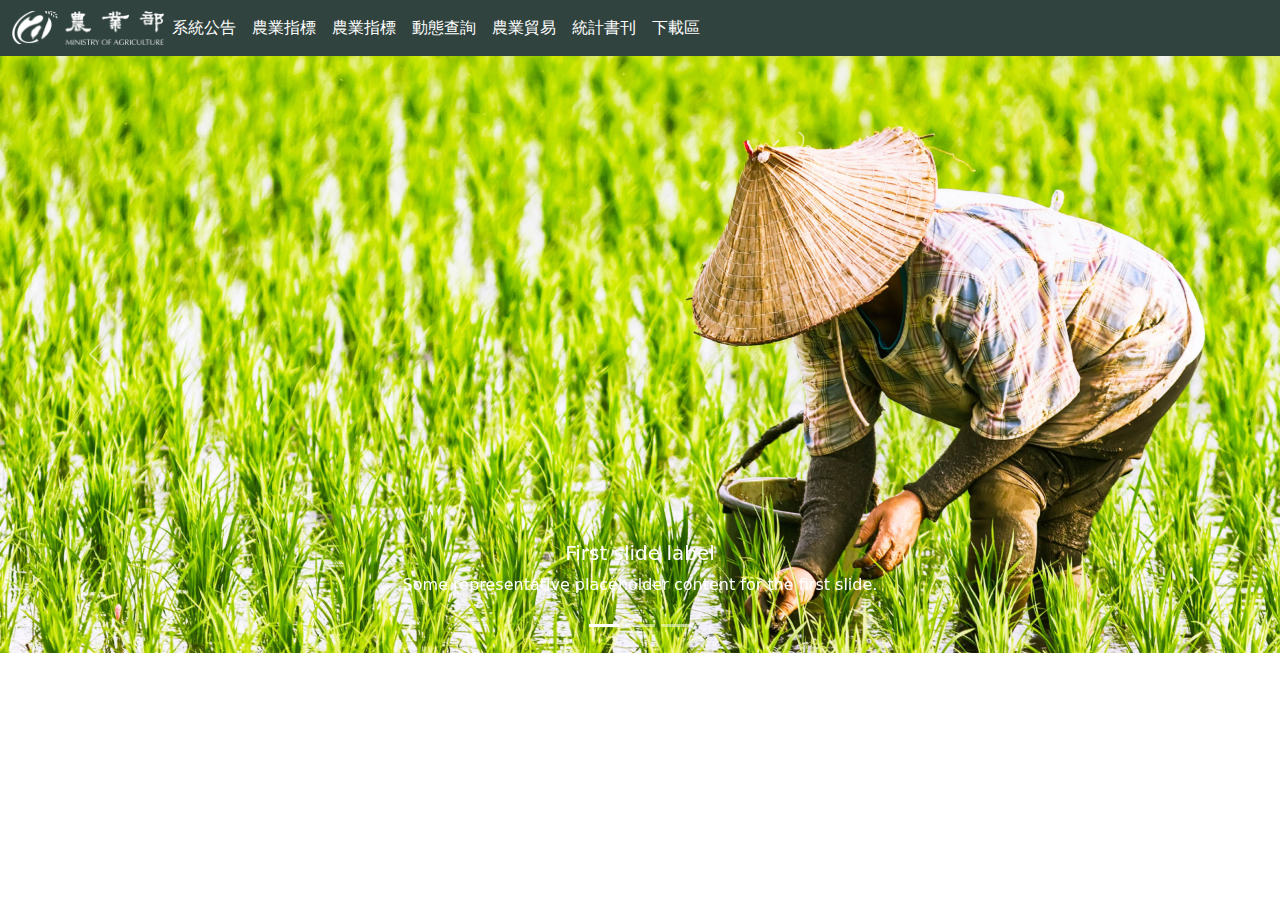
==== index.html @ 9710c675 "cc" ====
<!DOCTYPE html>
<html lang="en">
<head>
    <meta charset="UTF-8">
    <meta name="viewport" content="width=device-width, initial-scale=1.0">
    <!--title記得改成專案名稱-->
    <title>農業部</title>
    <!--bootstrap css-->
    <!--在bootstrap首頁往下滑，就能找到CND，類似外置css的存在，下方「link href」是其中一個-->
    <link href="https://cdn.jsdelivr.net/npm/bootstrap@5.3.3/dist/css/bootstrap.min.css" rel="stylesheet" integrity="sha384-QWTKZyjpPEjISv5WaRU9OFeRpok6YctnYmDr5pNlyT2bRjXh0JMhjY6hW+ALEwIH" crossorigin="anonymous">
    <!--客製化css-->
    <link href="./css/style.css"rel="stylesheet">
</head>

<body>
    <!--導覽列會寫在button前面位置在bootstrap首頁 => docx => Components => navbar（選單）裡面有很多款式-->
    <nav class="navbar navbar-expand-lg bg-body-tertiary">
        <div class="container-fluid">
        <!--nav-brand是專案、公司名稱的純展示-->
        <img src="./img/LOGO.png" width="152 ; a class="navbar-brand>
        <button class="navbar-toggler" type="button" data-bs-toggle="collapse" data-bs-target="#navbarNav" aria-controls="navbarNav" aria-expanded="false" aria-label="Toggle navigation">
            <span class="navbar-toggler-icon"></span>
          </button>
          <div class="collapse navbar-collapse" id="navbarNav">
            <ul class="navbar-nav">
            <!--nav-link active的active是強調注意，停留在哪裡就會強調注目字-->
            <li class="nav-item">
                <a class="nav-link active" aria-current="page" href="#">系統公告</a>
              </li>
            <!--nav-link是連結-->
            <li class="nav-item">
                <a class="nav-link" href="#">農業指標</a>
                </li>
            <li class="nav-item">
                <a class="nav-link" href="#">農業指標</a>
              </li>
            <li class="nav-item">
                <a class="nav-link" href="#">動態查詢</a>
              </li>
            <li class="nav-item">
                <a class="nav-link" href="#">農業貿易</a>
              </li>
            <li class="nav-item">
                <a class="nav-link" href="#">統計書刊</a>
              </li>
            <!--nav-link disabled表示連結無效-->
            <li class="nav-item">
                <a class="nav-link disabled" aria-disabled="true">下載區</a>
              </li>
            </ul>
          </div>
        </div>
      </nav>

      <!--這串代碼是圖片輪播代碼，可以在bootstrap首頁 => docx => Components => Carousel找到的圖片輪播代碼，複製貼上，並將img改成我的輪播圖片。-->
    <div id="carouselExampleCaptions" class="carousel slide">
        <div class="carousel-indicators">
          <button type="button" data-bs-target="#carouselExampleCaptions" data-bs-slide-to="0" class="active" aria-current="true" aria-label="Slide 1"></button>
          <button type="button" data-bs-target="#carouselExampleCaptions" data-bs-slide-to="1" aria-label="Slide 2"></button>
          <button type="button" data-bs-target="#carouselExampleCaptions" data-bs-slide-to="2" aria-label="Slide 3"></button>
        </div>
        <div class="carousel-inner">
          <div class="carousel-item active">
            <img src="./img/Header-01.png" class="d-block w-100" alt="...">
            <div class="carousel-caption d-none d-md-block">
              <h5>First slide label</h5>
              <p>Some representative placeholder content for the first slide.</p>
            </div>
          </div>
          <div class="carousel-item">
            <img src="./img/Header-02.png" class="d-block w-100" alt="...">
            <div class="carousel-caption d-none d-md-block">
              <h5>Second slide label</h5>
              <p>Some representative placeholder content for the second slide.</p>
            </div>
          </div>
          <div class="carousel-item">
            <img src="./img/Header-03.png" class="d-block w-100" alt="...">
            <div class="carousel-caption d-none d-md-block">
              <h5>Third slide label</h5>
              <p>Some representative placeholder content for the third slide.</p>
            </div>
          </div>
        </div>
        <button class="carousel-control-prev" type="button" data-bs-target="#carouselExampleCaptions" data-bs-slide="prev">
          <span class="carousel-control-prev-icon" aria-hidden="true"></span>
          <span class="visually-hidden">Previous</span>
        </button>
        <button class="carousel-control-next" type="button" data-bs-target="#carouselExampleCaptions" data-bs-slide="next">
          <span class="carousel-control-next-icon" aria-hidden="true"></span>
          <span class="visually-hidden">Next</span>
        </button>
      </div>
      <!--在bootstrap首頁尋找CND，類似外置css的存在，下方「script src」是其中一個-->
      <script src="https://cdn.jsdelivr.net/npm/bootstrap@5.3.3/dist/js/bootstrap.bundle.min.js" integrity="sha384-YvpcrYf0tY3lHB60NNkmXc5s9fDVZLESaAA55NDzOxhy9GkcIdslK1eN7N6jIeHz" crossorigin="anonymous"></script>
</body>
</html>
---- css/style.css ----
.bg-body-tertiary{
    /*!important代表所有指令中最高級，優先遵照他，要檢查像bootstrap「預設」css有沒有寫到相同的內容，如果有，若要以這邊的「客製化」css為優先樣式，就要加入!important*/
    background-color: #30433E !important;
.nav-link{
    color: #ffffff !important;}
.nav-link active{
    color: #ffffff !important}
.nav-brand{
    color: #ffffff !important}
}
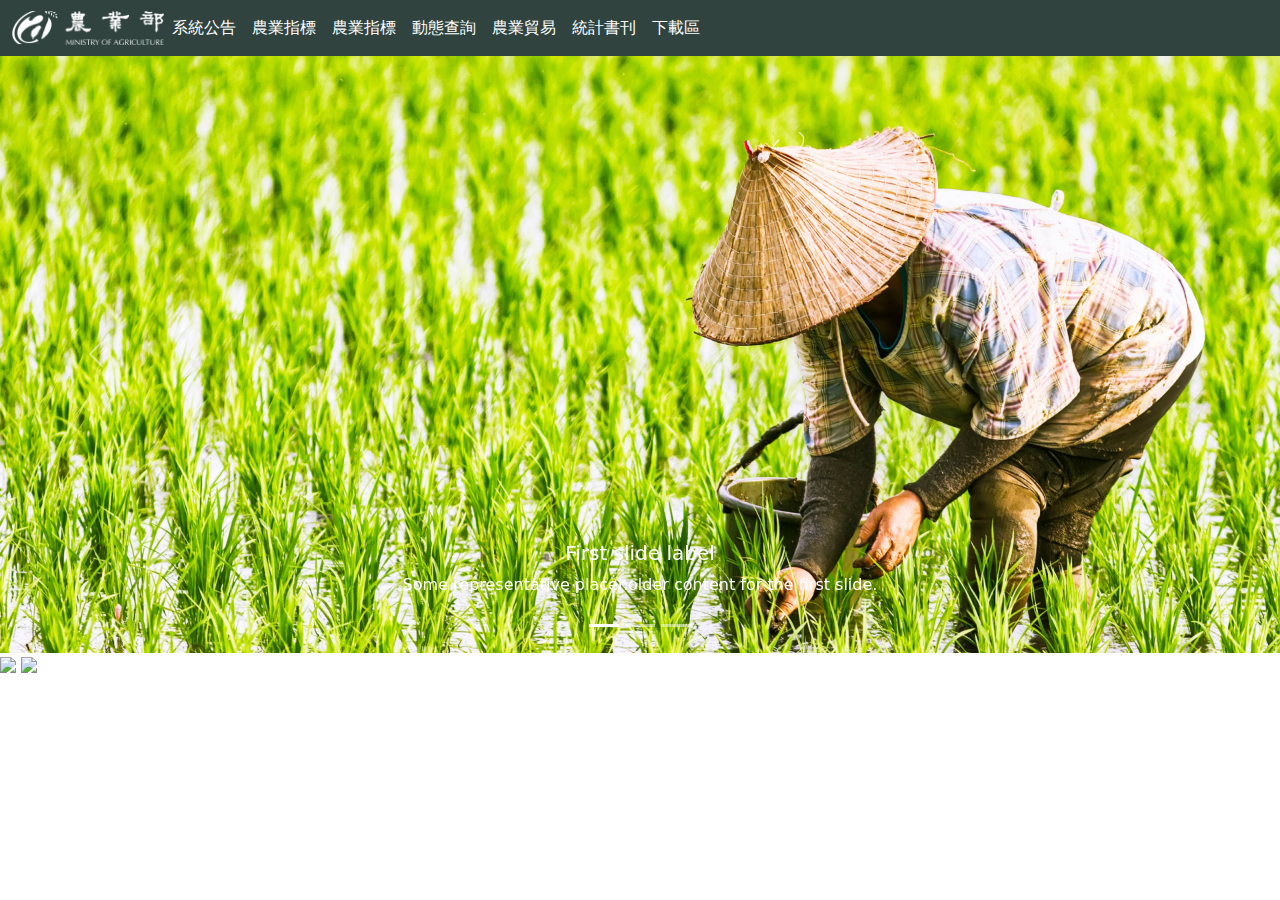
==== commit 5b4c65ce: "teat01" ====
--- a/index.html
+++ b/index.html
@@ -91,6 +91,9 @@
           <span class="visually-hidden">Next</span>
         </button>
       </div>
+
+      <img src="./img/img_01.jpg" >
+      <img src="./img/img_02.jpg" >
       <!--在bootstrap首頁尋找CND，類似外置css的存在，下方「script src」是其中一個-->
       <script src="https://cdn.jsdelivr.net/npm/bootstrap@5.3.3/dist/js/bootstrap.bundle.min.js" integrity="sha384-YvpcrYf0tY3lHB60NNkmXc5s9fDVZLESaAA55NDzOxhy9GkcIdslK1eN7N6jIeHz" crossorigin="anonymous"></script>
 </body>
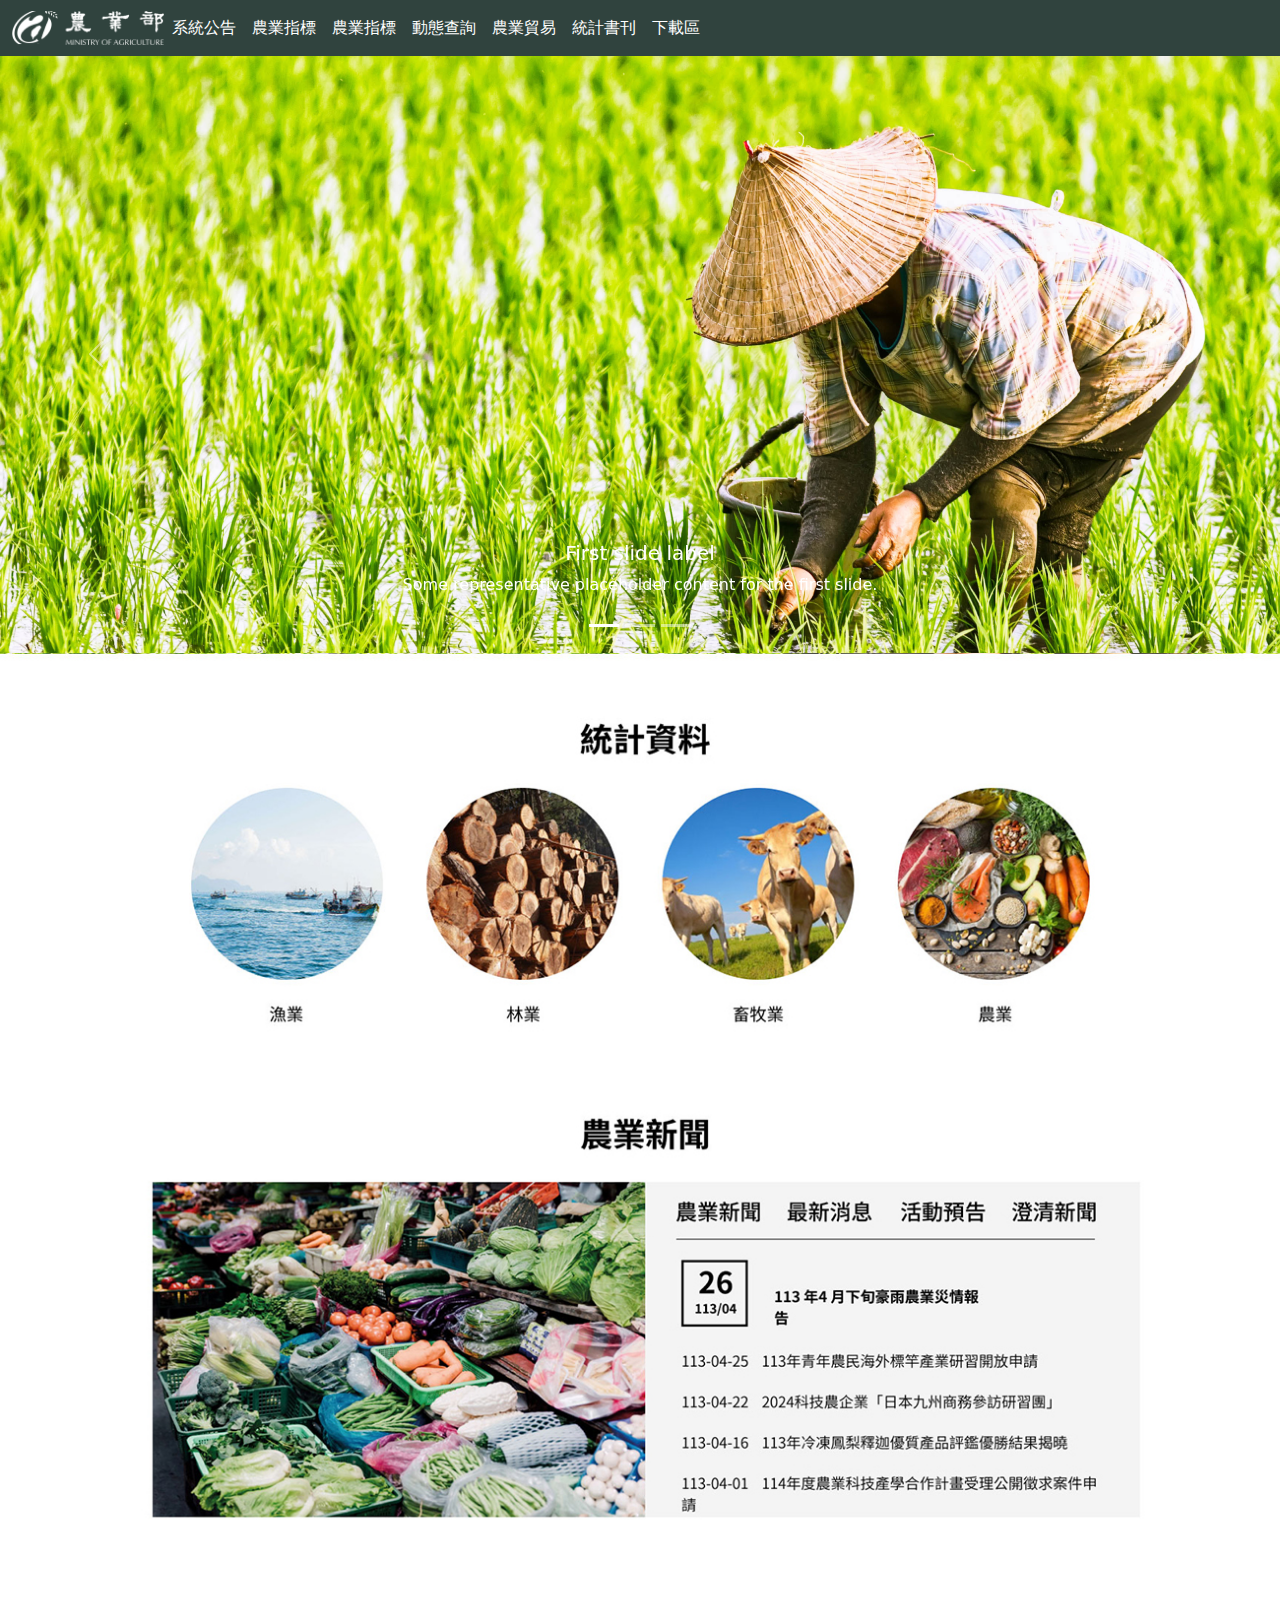
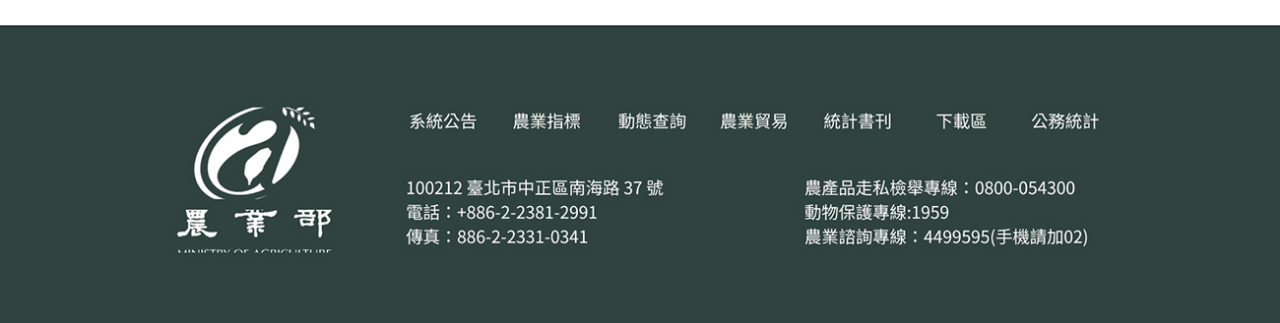
==== commit 1703ef2c: "test02" ====
--- a/index.html
+++ b/index.html
@@ -92,8 +92,8 @@
         </button>
       </div>
 
-      <img src="./img/img_01.jpg" >
-      <img src="./img/img_02.jpg" >
+      <img src="./img/img_01.jpg"  class="img-fluid">
+      <img src="./img/img_02.jpg"  class="img-fluid" >
       <!--在bootstrap首頁尋找CND，類似外置css的存在，下方「script src」是其中一個-->
       <script src="https://cdn.jsdelivr.net/npm/bootstrap@5.3.3/dist/js/bootstrap.bundle.min.js" integrity="sha384-YvpcrYf0tY3lHB60NNkmXc5s9fDVZLESaAA55NDzOxhy9GkcIdslK1eN7N6jIeHz" crossorigin="anonymous"></script>
 </body>
